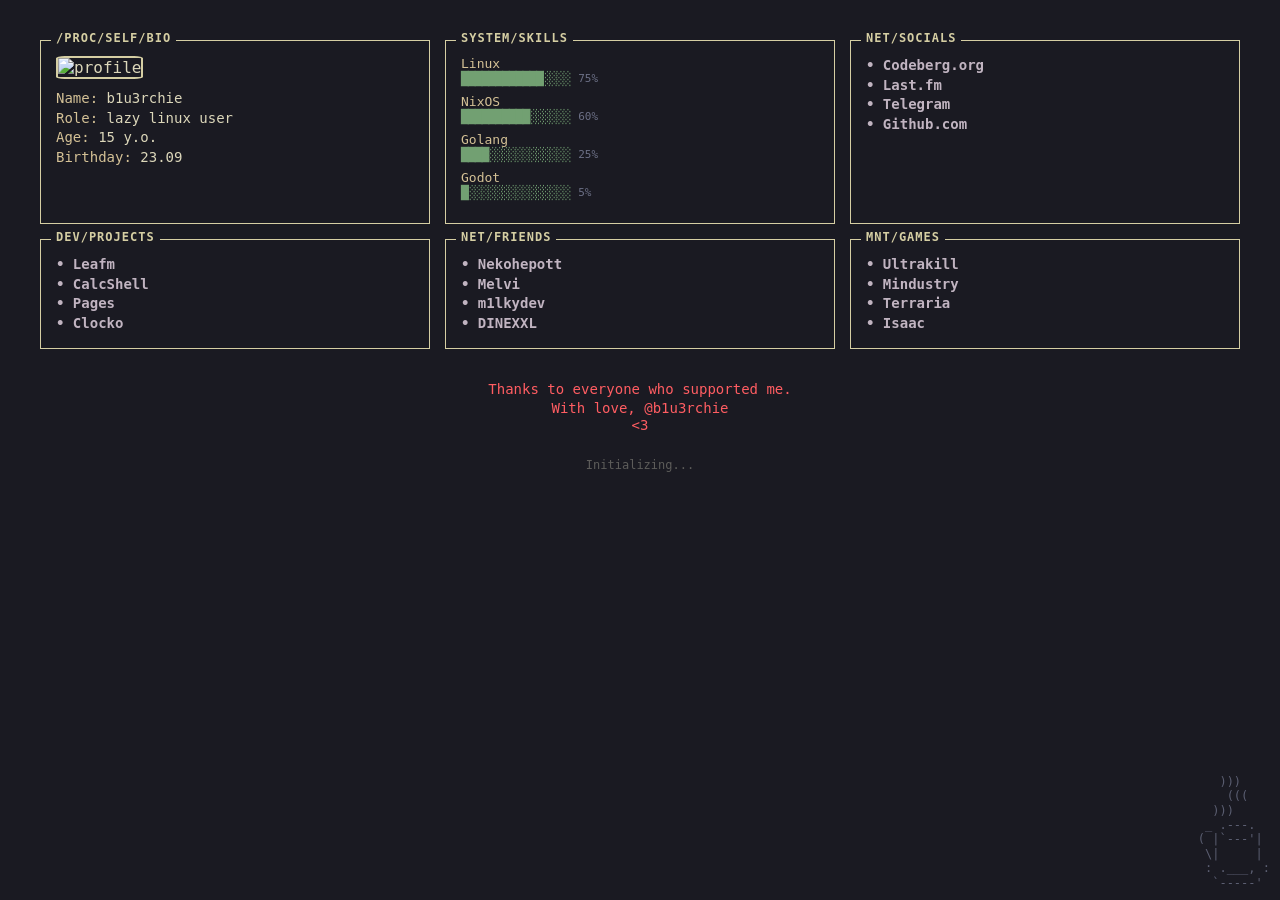
==== index.html @ 6dcc7d4a "idk2" ====
<!DOCTYPE html>
<html lang="en">
<head>
  <meta charset="UTF-8" />
  <meta name="viewport" content="width=device-width, initial-scale=1.0" />
  <meta name="description" content="Personal terminal-style portfolio of b1u3rchie, a Linux enthusiast and NixOS user.">
  <title>x86_64 @ btop</title>
  <link rel="preload" href="MononokiNerdFont-Regular.woff2" as="font" type="font/woff2" crossorigin>
  <link rel="icon" type="image/svg+xml" href="favicon.svg">
  <link rel="stylesheet" href="style.css" />
  <script src="script.js" defer></script>
</head>
<body>
  <main class="ui">
    <div class="dashboard-grid">
      
      <section class="pane">
        <span class="pane-title">/proc/self/bio</span>
        <div class="profile">
          <img src="pfp.webp" alt="profile" class="pfp">
        </div>
        <div class="bio-content">
          <div><span class="highlight">Name:</span> b1u3rchie</div>
          <div><span class="highlight">Role:</span> lazy linux user</div>
          <div><span class="highlight">Age:</span> 15 y.o.</div>
          <div><span class="highlight">Birthday:</span> 23.09</div>
        </div>
      </section>

      <section class="pane">
        <span class="pane-title">system/skills</span>
        <div class="skill-item">
          <div class="highlight">Linux</div>
          <div class="bar-container">
            <span class="bar">████████████░░░░</span>
            <span class="bar-percent">75%</span>
          </div>
        </div>
        <div class="skill-item">
          <div class="highlight">NixOS</div>
          <div class="bar-container">
            <span class="bar">██████████░░░░░░</span>
            <span class="bar-percent">60%</span>
          </div>
        </div>
        <div class="skill-item">
          <div class="highlight">Golang</div>
          <div class="bar-container">
            <span class="bar">████░░░░░░░░░░░░</span>
            <span class="bar-percent">25%</span>
          </div>
        </div>
        <div class="skill-item">
          <div class="highlight">Godot</div>
          <div class="bar-container">
            <span class="bar">█░░░░░░░░░░░░░░░</span>
            <span class="bar-percent">5%</span>
          </div>
        </div>
      </section>

      <section class="pane">
        <span class="pane-title">net/socials</span>
        <div class="bio-content">
          <a class="link" href="https://codeberg.org/b1u3rchie" target="_blank">• Codeberg.org</a> <br>
          <a class="link" href="https://www.last.fm/user/B1u3rchie" target="_blank">• Last.fm</a> <br>
          <a class="link" href="https://t.me/B1u3rchie" target="_blank">• Telegram</a> <br>
          <a class="link" href="https://github.com/b1u3rchie" target="_blank">• Github.com</a> <br>
        </div>
      </section>

      <section class="pane">
        <span class="pane-title">dev/projects</span>
        <div class="bio-content">
          <a class="link" href="https://codeberg.org/larphq/leafm/" target="_blank">• Leafm</a> <br>
          <a class="link" href="https://codeberg.org/b1u3rchie/CalcShell/" target="_blank">• CalcShell</a> <br>
          <a class="link" href="https://codeberg.org/b1u3rchie/pages/" target="_blank">• Pages</a> <br>
          <a class="link" href="https://codeberg.org/b1u3rchie/Clocko/" target="_blank">• Clocko</a> <br>
        </div>
      </section>

      <section class="pane">
        <span class="pane-title">net/friends</span>
        <div class="bio-content">
          <a class="link" href="https://nekohepott.page" target="_blank">• Nekohepott</a> <br>
          <a class="link" href="https://zenisoft.net.ua/" target="_blank">• Melvi</a> <br>
          <a class="link" href="https://themomer.ru/" target="_blank">• m1lkydev</a> <br>
          <a class="link" href="https://dinexxl.codeberg.page/" target="_blank">• DINEXXL</a> <br>
        </div>
      </section>

      <section class="pane">
        <span class="pane-title">mnt/games</span>
        <div class="bio-content">
          <a class="link" href="https://store.steampowered.com/app/1229490/ULTRAKILL/" target="_blank">• Ultrakill</a> <br>
          <a class="link" href="https://store.steampowered.com/app/1127400/Mindustry/" target="_blank">• Mindustry</a> <br>
          <a class="link" href="https://store.steampowered.com/app/105600/Terraria/" target="_blank">• Terraria</a> <br>
          <a class="link" href="https://store.steampowered.com/app/113200/The_Binding_of_Isaac/" target="_blank">• Isaac</a> <br>
        </div>
      </section>

    </div>

    <div class="line" style="margin-top: 30px; text-align: center;">
      <span class="letter">
        Thanks to everyone who supported me. <br>
        With love, @b1u3rchie
      </span>
    </div>

    <div class="letter"  style="text-align: center;">
      <3
    </div>

    <button class="quote-box" aria-live="polite">
      <p id="quote-display">Initializing...</p>
    </button>
  </main>

  <pre class="ascii-mug" aria-hidden="true">
<span class="steam s1">)))</span>
<span class="steam s2">(((</span>
<span class="steam s3">)))</span>
   _ .---.
  ( |`---'|
   \|     |
   : .___, :
    `-----' </pre>

</body>
</html>
---- style.css ----
:root {
  --base: #1a1a22;
  --text: #DCD7BA;
  --subtext: #8a8980;
  --lavender: #b4a7b5;
  --blue: #c1b4c1;
  --green: #72a072;
  --yellow: #d4c196;
  --orange: #fab387;
  --red: #FF5D62;
  --surface0: #181825;
  --overlay0: #6c7086;
  --border: #d5cea3;
}

@font-face {
    font-family: 'MononokiNF';
    src: url('MononokiNerdFont-Regular.woff2') format('woff2'),
         url('MononokiNerdFont-Regular.ttf') format('truetype'); 
    font-display: swap;
}

* {
  box-sizing: border-box;
  margin: 0;
  padding: 0;
  font-family: "MononokiNF", monospace;
}

body {
  background: var(--base);
  color: var(--text);
  min-height: 100vh;
  padding: 20px;
  display: flex;
  flex-direction: column;
  align-items: center;
}


.ui {
  width: 100%;
  max-width: 1200px;
  padding-bottom: 100px;
}

.dashboard-grid {
  display: grid;
  grid-template-columns: repeat(3, 1fr);
  gap: 15px;
  margin-top: 20px;
}

.pane {
  border: 1px solid var(--border);
  padding: 15px;
  position: relative;
}

.pane-title {
  position: absolute;
  top: -10px;
  left: 10px;
  background: var(--base);
  padding: 0 5px;
  font-size: 12px;
  color: var(--border);
  font-weight: bold;
  text-transform: uppercase;
  letter-spacing: 1px;
}

.pfp {
  width: 100px;
  height: 100px;
  object-fit: cover;
  border-radius: 10%;
  border: 2px solid var(--border);
  margin-bottom: 10px;
}

.bio-content {
  font-size: 14px;
  line-height: 1.4;
}

.link {
  color: var(--blue);
  text-decoration: none;
  font-weight: bold;
}

.link:hover {
  text-decoration: underline;
  color: var(--lavender);
}

.special {
  color: var(--subtext);
}

.highlight {
  color: var(--yellow);
}

.skill-item {
  margin-bottom: 8px;
  font-size: 13px;
}

.bar-container {
  display: flex;
  align-items: center;
  gap: 8px;
}

.bar {
  color: var(--green);
  letter-spacing: -1px;
}

.bar-percent {
  color: var(--overlay0);
  font-size: 11px;
}

.prompt {
  color: var(--green); 
  font-weight: bold;
}

.cursor {
  display: inline-block;
  vertical-align: text-bottom;
  color: var(--text);
  animation: blink 1s step-end infinite;
}

.cursor::after {
  content: "_"; 
}

@keyframes blink {
  50% {
    visibility: hidden;
  }
}

.toggle-btn {
  display: none; 
}

.hidden {
  display: block !important; 
}

.letter {
  color: var(--red);
  font-size: 14px;
}

.ascii-mug {
  position: fixed;
  opacity: 0.8;
  bottom: 10px;
  right: 10px;
  font-family: monospace;
  font-size: 12px;
  line-height: 1.2;
  pointer-events: none;
  color: var(--overlay0);
}

.quote-box {
  position: relative; 
  display: block;
  margin: 20px auto;
  opacity: 0.6;
  font-size: 12px;
  z-index: 10;
  background: none;
  border: none;
  color: var(--subtext);
  text-align: center;
  cursor: pointer;
  padding: 5px;
  transition: opacity 0.3s;
}

.quote-box:hover {
  opacity: 1;
}

.steam {
  display: inline-block;
  animation: float 2.5s steps(10) infinite;
}

.s1 { margin-left: 5ch; animation-delay: 0.7s; }
.s2 { margin-left: 6ch; animation-delay: 0.5s; }
.s3 { margin-left: 4ch; animation-delay: 0; }

@keyframes float {
  0%   { transform: translateY(0); opacity: 0.2; }
  50%  { transform: translateY(-6px); opacity: 1; }
  100% { transform: translateY(-12px); opacity: 0; }
}

@media (max-width: 900px) {
  .dashboard-grid { grid-template-columns: repeat(2, 1fr); }
}

@media (max-width: 600px) {
  body { padding: 10px; }
  .dashboard-grid { grid-template-columns: 1fr; }
  .ascii-mug { display: none; }
}
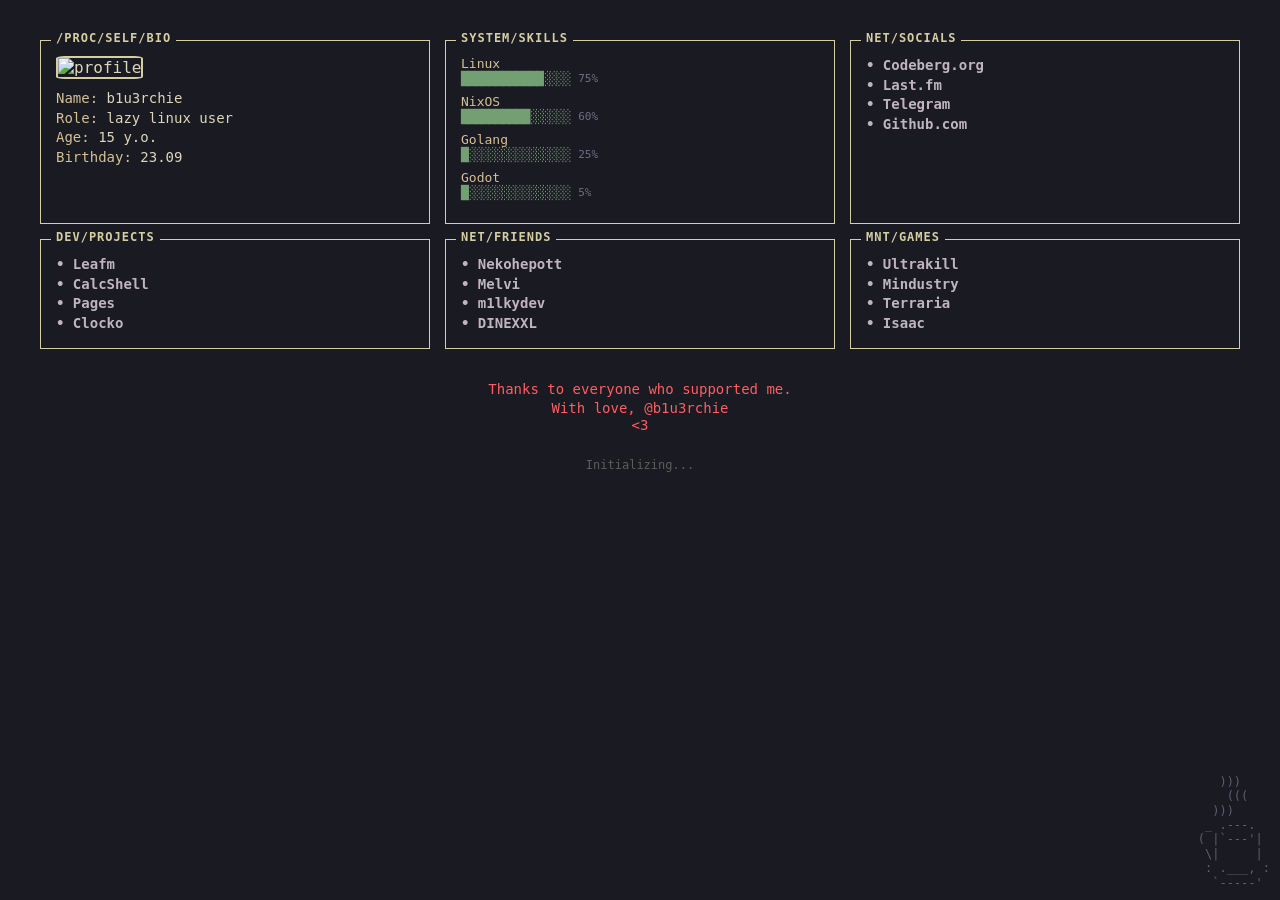
==== commit b18cfe68: "gfys" ====
--- a/index.html
+++ b/index.html
@@ -3,8 +3,8 @@
 <head>
   <meta charset="UTF-8" />
   <meta name="viewport" content="width=device-width, initial-scale=1.0" />
-  <meta name="description" content="Personal terminal-style portfolio of b1u3rchie, a Linux enthusiast and NixOS user.">
-  <title>x86_64 @ btop</title>
+  <meta name="description" content="deleting '/nix/store/lvwga6ivl1d4lnw0zis9ajs0rqx9gp4i-gcc-15.2.0'">
+  <title>x86_64</title>
   <link rel="preload" href="MononokiNerdFont-Regular.woff2" as="font" type="font/woff2" crossorigin>
   <link rel="icon" type="image/svg+xml" href="favicon.svg">
   <link rel="stylesheet" href="style.css" />
@@ -46,7 +46,7 @@
         <div class="skill-item">
           <div class="highlight">Golang</div>
           <div class="bar-container">
-            <span class="bar">████░░░░░░░░░░░░</span>
+            <span class="bar">█░░░░░░░░░░░░░░░</span>
             <span class="bar-percent">25%</span>
           </div>
         </div>
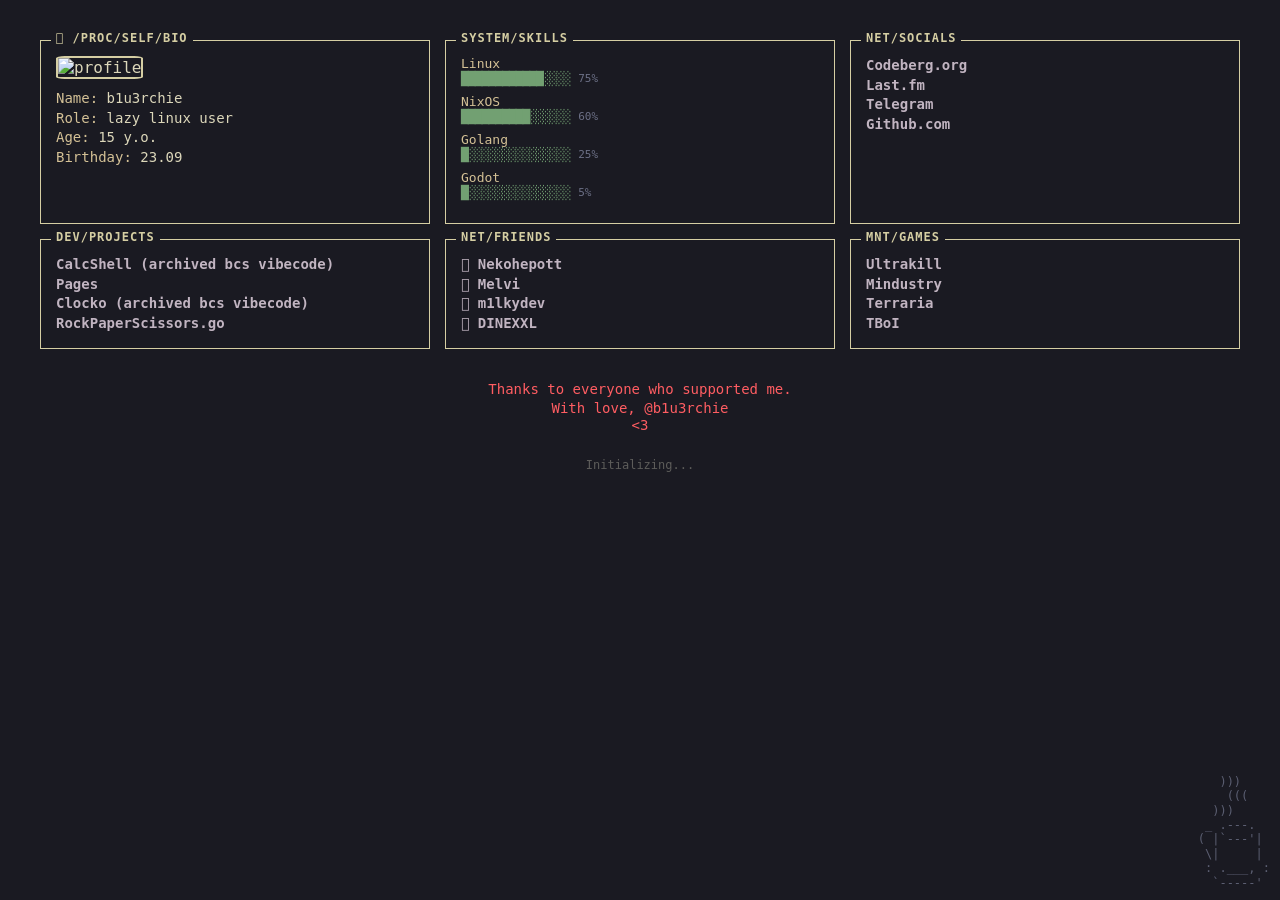
==== commit 1078b5c8: "Rewriten in rust" ====
--- a/index.html
+++ b/index.html
@@ -15,7 +15,7 @@
     <div class="dashboard-grid">
       
       <section class="pane">
-        <span class="pane-title">/proc/self/bio</span>
+        <span class="pane-title">󰫢 /proc/self/bio</span>
         <div class="profile">
           <img src="pfp.webp" alt="profile" class="pfp">
         </div>
@@ -62,40 +62,40 @@
       <section class="pane">
         <span class="pane-title">net/socials</span>
         <div class="bio-content">
-          <a class="link" href="https://codeberg.org/b1u3rchie" target="_blank">• Codeberg.org</a> <br>
-          <a class="link" href="https://www.last.fm/user/B1u3rchie" target="_blank">• Last.fm</a> <br>
-          <a class="link" href="https://t.me/B1u3rchie" target="_blank">• Telegram</a> <br>
-          <a class="link" href="https://github.com/b1u3rchie" target="_blank">• Github.com</a> <br>
+          <a class="link" href="https://codeberg.org/b1u3rchie" target="_blank"> Codeberg.org</a> <br>
+          <a class="link" href="https://www.last.fm/user/B1u3rchie" target="_blank"> Last.fm</a> <br>
+          <a class="link" href="https://t.me/B1u3rchie" target="_blank"> Telegram</a> <br>
+          <a class="link" href="https://github.com/b1u3rchie" target="_blank"> Github.com</a> <br>
         </div>
       </section>
 
       <section class="pane">
         <span class="pane-title">dev/projects</span>
         <div class="bio-content">
-          <a class="link" href="https://codeberg.org/larphq/leafm/" target="_blank">• Leafm</a> <br>
-          <a class="link" href="https://codeberg.org/b1u3rchie/CalcShell/" target="_blank">• CalcShell</a> <br>
-          <a class="link" href="https://codeberg.org/b1u3rchie/pages/" target="_blank">• Pages</a> <br>
-          <a class="link" href="https://codeberg.org/b1u3rchie/Clocko/" target="_blank">• Clocko</a> <br>
+          <a class="link" href="https://codeberg.org/b1u3rchie/CalcShell/" target="_blank"> CalcShell (archived bcs vibecode)</a> <br>
+          <a class="link" href="https://codeberg.org/b1u3rchie/pages/" target="_blank">Pages</a> <br>
+          <a class="link" href="https://codeberg.org/b1u3rchie/Clocko/" target="_blank">Clocko (archived bcs vibecode)</a> <br>
+          <a class="link" href="https://codeberg.org/b1u3rchie/RockPaperScissors.go" target="_blank">RockPaperScissors.go</a> <br>
         </div>
       </section>
 
       <section class="pane">
         <span class="pane-title">net/friends</span>
         <div class="bio-content">
-          <a class="link" href="https://nekohepott.page" target="_blank">• Nekohepott</a> <br>
-          <a class="link" href="https://zenisoft.net.ua/" target="_blank">• Melvi</a> <br>
-          <a class="link" href="https://themomer.ru/" target="_blank">• m1lkydev</a> <br>
-          <a class="link" href="https://dinexxl.codeberg.page/" target="_blank">• DINEXXL</a> <br>
+          <a class="link" href="https://nekohepott.page" target="_blank"> Nekohepott</a> <br>
+          <a class="link" href="https://zenisoft.net.ua/" target="_blank">  Melvi</a> <br>
+          <a class="link" href="https://themomer.ru/" target="_blank"> m1lkydev</a> <br>
+          <a class="link" href="https://dinexxl.codeberg.page/" target="_blank"> DINEXXL</a> <br>
         </div>
       </section>
 
       <section class="pane">
         <span class="pane-title">mnt/games</span>
         <div class="bio-content">
-          <a class="link" href="https://store.steampowered.com/app/1229490/ULTRAKILL/" target="_blank">• Ultrakill</a> <br>
-          <a class="link" href="https://store.steampowered.com/app/1127400/Mindustry/" target="_blank">• Mindustry</a> <br>
-          <a class="link" href="https://store.steampowered.com/app/105600/Terraria/" target="_blank">• Terraria</a> <br>
-          <a class="link" href="https://store.steampowered.com/app/113200/The_Binding_of_Isaac/" target="_blank">• Isaac</a> <br>
+          <a class="link" href="https://store.steampowered.com/app/1229490/ULTRAKILL/" target="_blank">Ultrakill</a> <br>
+          <a class="link" href="https://store.steampowered.com/app/1127400/Mindustry/" target="_blank">Mindustry</a> <br>
+          <a class="link" href="https://store.steampowered.com/app/105600/Terraria/" target="_blank">Terraria</a> <br>
+          <a class="link" href="https://store.steampowered.com/app/113200/The_Binding_of_Isaac/" target="_blank">TBoI</a> <br>
         </div>
       </section>
 
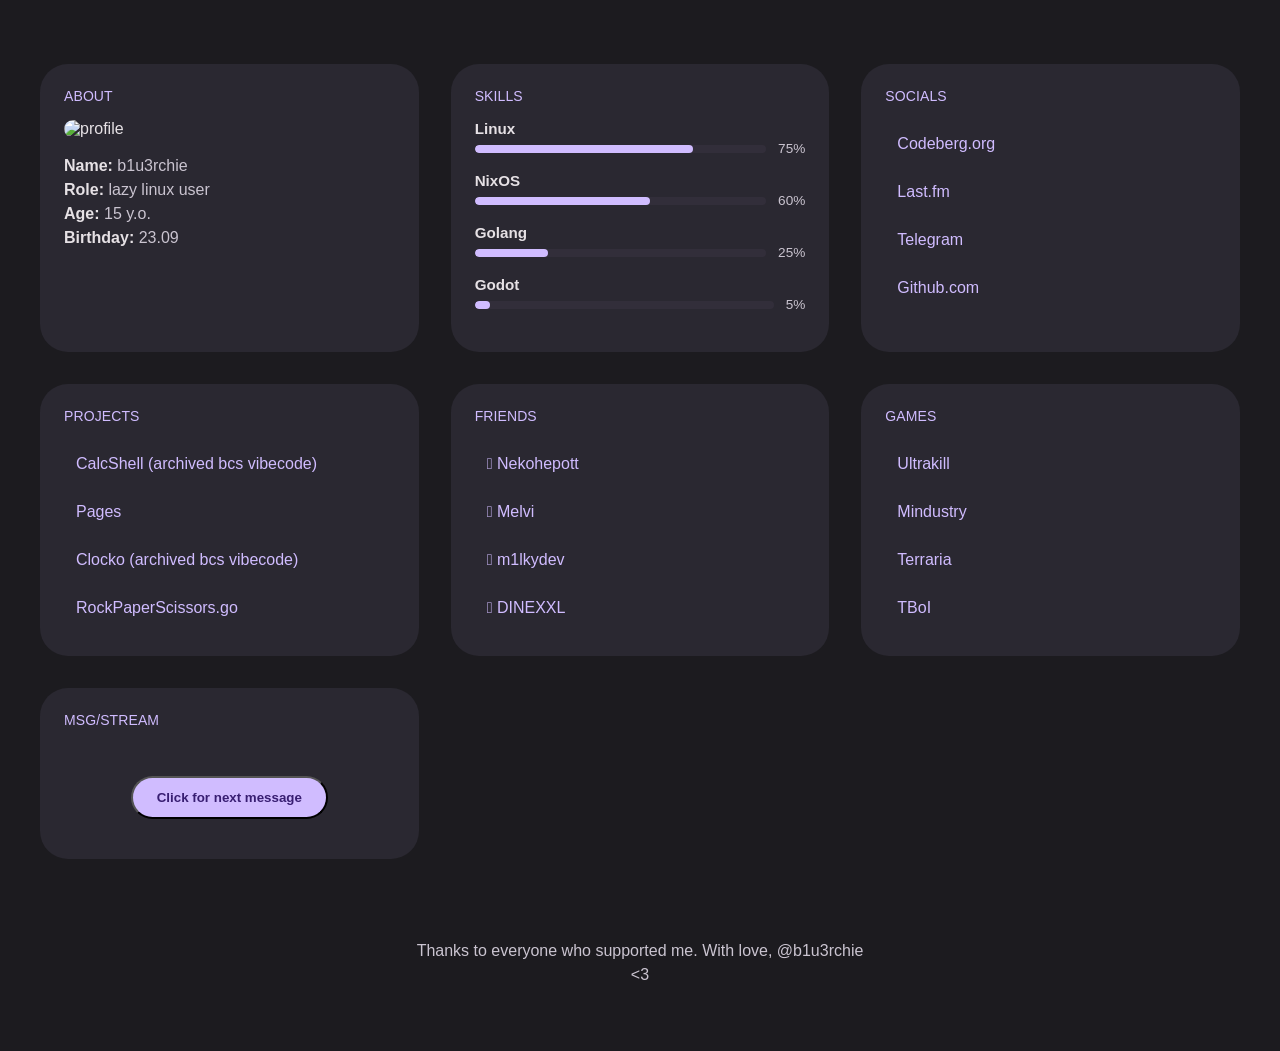
==== commit 2eb7fa61: "Rewriten in md3 style" ====
--- a/index.html
+++ b/index.html
@@ -15,7 +15,7 @@
     <div class="dashboard-grid">
       
       <section class="pane">
-        <span class="pane-title">󰫢 /proc/self/bio</span>
+        <span class="pane-title">About</span>
         <div class="profile">
           <img src="pfp.webp" alt="profile" class="pfp">
         </div>
@@ -28,39 +28,39 @@
       </section>
 
       <section class="pane">
-        <span class="pane-title">system/skills</span>
+        <span class="pane-title">Skills</span>
         <div class="skill-item">
           <div class="highlight">Linux</div>
           <div class="bar-container">
-            <span class="bar">████████████░░░░</span>
+            <span class="bar"></span>
             <span class="bar-percent">75%</span>
           </div>
         </div>
         <div class="skill-item">
           <div class="highlight">NixOS</div>
           <div class="bar-container">
-            <span class="bar">██████████░░░░░░</span>
+            <span class="bar"></span>
             <span class="bar-percent">60%</span>
           </div>
         </div>
         <div class="skill-item">
           <div class="highlight">Golang</div>
           <div class="bar-container">
-            <span class="bar">█░░░░░░░░░░░░░░░</span>
+            <span class="bar"></span>
             <span class="bar-percent">25%</span>
           </div>
         </div>
         <div class="skill-item">
           <div class="highlight">Godot</div>
           <div class="bar-container">
-            <span class="bar">█░░░░░░░░░░░░░░░</span>
+            <span class="bar"></span>
             <span class="bar-percent">5%</span>
           </div>
         </div>
       </section>
 
       <section class="pane">
-        <span class="pane-title">net/socials</span>
+        <span class="pane-title">Socials</span>
         <div class="bio-content">
           <a class="link" href="https://codeberg.org/b1u3rchie" target="_blank"> Codeberg.org</a> <br>
           <a class="link" href="https://www.last.fm/user/B1u3rchie" target="_blank"> Last.fm</a> <br>
@@ -70,7 +70,7 @@
       </section>
 
       <section class="pane">
-        <span class="pane-title">dev/projects</span>
+        <span class="pane-title">Projects</span>
         <div class="bio-content">
           <a class="link" href="https://codeberg.org/b1u3rchie/CalcShell/" target="_blank"> CalcShell (archived bcs vibecode)</a> <br>
           <a class="link" href="https://codeberg.org/b1u3rchie/pages/" target="_blank">Pages</a> <br>
@@ -80,7 +80,7 @@
       </section>
 
       <section class="pane">
-        <span class="pane-title">net/friends</span>
+        <span class="pane-title">Friends</span>
         <div class="bio-content">
           <a class="link" href="https://nekohepott.page" target="_blank"> Nekohepott</a> <br>
           <a class="link" href="https://zenisoft.net.ua/" target="_blank">  Melvi</a> <br>
@@ -90,7 +90,7 @@
       </section>
 
       <section class="pane">
-        <span class="pane-title">mnt/games</span>
+        <span class="pane-title">Games</span>
         <div class="bio-content">
           <a class="link" href="https://store.steampowered.com/app/1229490/ULTRAKILL/" target="_blank">Ultrakill</a> <br>
           <a class="link" href="https://store.steampowered.com/app/1127400/Mindustry/" target="_blank">Mindustry</a> <br>
@@ -99,33 +99,24 @@
         </div>
       </section>
 
+      <section class="pane">
+        <span class="pane-title">msg/stream</span>
+        <div class="chat-container">
+          <div id="message-stream"></div>
+          <button class="quote-box" aria-live="polite" onclick="showRandomQuote()">
+            Click for next message
+          </button>
+        </div>
+      </section>
+
     </div>
-
-    <div class="line" style="margin-top: 30px; text-align: center;">
-      <span class="letter">
-        Thanks to everyone who supported me. <br>
-        With love, @b1u3rchie
-      </span>
-    </div>
-
-    <div class="letter"  style="text-align: center;">
-      <3
-    </div>
-
-    <button class="quote-box" aria-live="polite">
-      <p id="quote-display">Initializing...</p>
-    </button>
   </main>
 
-  <pre class="ascii-mug" aria-hidden="true">
-<span class="steam s1">)))</span>
-<span class="steam s2">(((</span>
-<span class="steam s3">)))</span>
-   _ .---.
-  ( |`---'|
-   \|     |
-   : .___, :
-    `-----' </pre>
-
+  <footer>
+    <div class="letter">
+      <p>Thanks to everyone who supported me. With love, @b1u3rchie</p>
+      <p>&lt;3</p>
+    </div>
+  </footer>
 </body>
 </html>
--- a/style.css
+++ b/style.css
@@ -1,218 +1,204 @@
 :root {
-  --base: #1a1a22;
-  --text: #DCD7BA;
-  --subtext: #8a8980;
-  --lavender: #b4a7b5;
-  --blue: #c1b4c1;
-  --green: #72a072;
-  --yellow: #d4c196;
-  --orange: #fab387;
-  --red: #FF5D62;
-  --surface0: #181825;
-  --overlay0: #6c7086;
-  --border: #d5cea3;
-}
-
-@font-face {
-    font-family: 'MononokiNF';
-    src: url('MononokiNerdFont-Regular.woff2') format('woff2'),
-         url('MononokiNerdFont-Regular.ttf') format('truetype'); 
-    font-display: swap;
+  /* M3 Dynamic/Expressive Palette (Dark) */
+  --md-sys-color-primary: #d0bcff;
+  --md-sys-color-on-primary: #381e72;
+  --md-sys-color-surface: #1c1b1f;
+  --md-sys-color-surface-variant: #49454f;
+  --md-sys-color-on-surface: #e6e1e5;
+  --md-sys-color-on-surface-variant: #cac4d0;
+  --md-sys-color-outline: #938f99;
+  
+  --base: #1c1b1f;
+  --text: #e6e1e5;
+  --subtext: #cac4d0;
+  --primary: var(--md-sys-color-primary);
+  
+  /* Tonal Surface Mapping */
+  --surface-container: color-mix(in srgb, var(--md-sys-color-primary) 8%, var(--md-sys-color-surface));
+  --surface-container-high: color-mix(in srgb, var(--md-sys-color-primary) 12%, var(--md-sys-color-surface));
 }
 
 * {
   box-sizing: border-box;
   margin: 0;
   padding: 0;
-  font-family: "MononokiNF", monospace;
+  font-family: 'Google Sans Flex', 'Google Sans', 'Roboto', 'Helvetica', 'Arial', sans-serif;
 }
 
 body {
   background: var(--base);
   color: var(--text);
   min-height: 100vh;
-  padding: 20px;
+  padding: 32px;
   display: flex;
   flex-direction: column;
   align-items: center;
 }
-
 
 .ui {
   width: 100%;
   max-width: 1200px;
-  padding-bottom: 100px;
 }
 
 .dashboard-grid {
   display: grid;
-  grid-template-columns: repeat(3, 1fr);
-  gap: 15px;
-  margin-top: 20px;
+  grid-template-columns: repeat(auto-fit, minmax(320px, 1fr));
+  gap: 32px;
+  margin-top: 32px;
 }
 
 .pane {
-  border: 1px solid var(--border);
-  padding: 15px;
-  position: relative;
+  background: var(--surface-container);
+  border-radius: 28px;
+  padding: 24px;
+  border: none;
 }
 
 .pane-title {
-  position: absolute;
-  top: -10px;
-  left: 10px;
-  background: var(--base);
-  padding: 0 5px;
-  font-size: 12px;
-  color: var(--border);
-  font-weight: bold;
+  display: block;
+  font-size: 0.875rem; /* Title Small */
+  font-weight: 500;
+  letter-spacing: 0.1px;
+  color: var(--primary);
   text-transform: uppercase;
-  letter-spacing: 1px;
+  margin-bottom: 16px;
 }
 
 .pfp {
   width: 100px;
   height: 100px;
   object-fit: cover;
-  border-radius: 10%;
-  border: 2px solid var(--border);
-  margin-bottom: 10px;
+  border-radius: 20px;
+  margin-bottom: 16px;
 }
 
 .bio-content {
-  font-size: 14px;
-  line-height: 1.4;
+  font-size: 1rem; /* Body Large */
+  line-height: 1.5;
+  color: var(--subtext);
 }
 
 .link {
-  color: var(--blue);
+  color: var(--primary);
   text-decoration: none;
-  font-weight: bold;
+  font-weight: 500;
+  display: inline-flex;
+  align-items: center;
+  min-height: 48px;
+  padding: 0 12px;
+  border-radius: 8px;
+  transition: background 0.2s;
 }
 
 .link:hover {
-  text-decoration: underline;
-  color: var(--lavender);
-}
-
-.special {
+  background: var(--surface-container-high);
+  border-radius: 12px;
+}
+
+.link:focus-visible {
+  outline: 2px solid var(--primary);
+}
+
+.highlight {
+  color: var(--text);
+  font-weight: 600;
+}
+
+.skill-item {
+  margin-bottom: 16px;
+  font-size: 0.95rem;
+}
+
+.bar-container {
+  display: flex;
+  align-items: center;
+  gap: 12px;
+  margin-top: 4px;
+}
+
+.bar {
+  flex-grow: 1;
+  height: 8px;
+  background: var(--surface-container-high);
+  border-radius: 4px;
+  overflow: hidden;
+  position: relative;
+}
+
+.bar::after {
+  content: "";
+  position: absolute;
+  height: 100%;
+  background: var(--primary);
+  border-radius: 4px;
+}
+
+.skill-item:nth-child(2) .bar::after { width: 75%; }
+.skill-item:nth-child(3) .bar::after { width: 60%; }
+.skill-item:nth-child(4) .bar::after { width: 25%; }
+.skill-item:nth-child(5) .bar::after { width: 5%; }
+
+.bar-percent {
   color: var(--subtext);
-}
-
-.highlight {
-  color: var(--yellow);
-}
-
-.skill-item {
-  margin-bottom: 8px;
-  font-size: 13px;
-}
-
-.bar-container {
-  display: flex;
-  align-items: center;
-  gap: 8px;
-}
-
-.bar {
-  color: var(--green);
-  letter-spacing: -1px;
-}
-
-.bar-percent {
-  color: var(--overlay0);
-  font-size: 11px;
-}
-
-.prompt {
-  color: var(--green); 
-  font-weight: bold;
-}
-
-.cursor {
-  display: inline-block;
-  vertical-align: text-bottom;
-  color: var(--text);
-  animation: blink 1s step-end infinite;
-}
-
-.cursor::after {
-  content: "_"; 
-}
-
-@keyframes blink {
-  50% {
-    visibility: hidden;
-  }
-}
-
-.toggle-btn {
-  display: none; 
-}
-
-.hidden {
-  display: block !important; 
+  font-size: 0.85rem;
+  font-weight: 500;
+}
+
+.chat-container {
+  max-width: 100%;
+  margin: 0 auto;
+  display: flex;
+  flex-direction: column;
+  gap: 16px;
+}
+
+#message-stream {
+  display: flex;
+  flex-direction: column;
+  gap: 12px;
+  max-height: 350px;
+  overflow-y: hidden;
+  mask-image: linear-gradient(to bottom, transparent 0%, black 20%);
+}
+
+.message-bubble {
+  background: var(--surface-container-high);
+  padding: 12px 16px;
+  border-radius: 20px 20px 20px 4px;
+  align-self: flex-start;
+  max-width: 80%;
+  animation: slideIn 0.3s ease-out;
+}
+
+@keyframes slideIn {
+  from { opacity: 0; transform: translateY(10px); }
+  to { opacity: 1; transform: translateY(0); }
+}
+
+.quote-box {
+  margin: 16px auto;
+  padding: 12px 24px;
+  background: var(--primary);
+  color: var(--md-sys-color-on-primary);
+  border-radius: 24px;
+  font-weight: 600;
+  cursor: pointer;
+}
+
+/* Removed spinner */
+
+footer {
+  margin-top: 48px;
+  padding: 32px;
+  text-align: center;
+  color: var(--subtext);
 }
 
 .letter {
-  color: var(--red);
-  font-size: 14px;
-}
-
-.ascii-mug {
-  position: fixed;
-  opacity: 0.8;
-  bottom: 10px;
-  right: 10px;
-  font-family: monospace;
-  font-size: 12px;
-  line-height: 1.2;
-  pointer-events: none;
-  color: var(--overlay0);
-}
-
-.quote-box {
-  position: relative; 
-  display: block;
-  margin: 20px auto;
-  opacity: 0.6;
-  font-size: 12px;
-  z-index: 10;
-  background: none;
-  border: none;
-  color: var(--subtext);
-  text-align: center;
-  cursor: pointer;
-  padding: 5px;
-  transition: opacity 0.3s;
-}
-
-.quote-box:hover {
-  opacity: 1;
-}
-
-.steam {
-  display: inline-block;
-  animation: float 2.5s steps(10) infinite;
-}
-
-.s1 { margin-left: 5ch; animation-delay: 0.7s; }
-.s2 { margin-left: 6ch; animation-delay: 0.5s; }
-.s3 { margin-left: 4ch; animation-delay: 0; }
-
-@keyframes float {
-  0%   { transform: translateY(0); opacity: 0.2; }
-  50%  { transform: translateY(-6px); opacity: 1; }
-  100% { transform: translateY(-12px); opacity: 0; }
-}
-
-@media (max-width: 900px) {
-  .dashboard-grid { grid-template-columns: repeat(2, 1fr); }
+  font-size: 1rem;
+  line-height: 1.5;
 }
 
 @media (max-width: 600px) {
-  body { padding: 10px; }
-  .dashboard-grid { grid-template-columns: 1fr; }
-  .ascii-mug { display: none; }
-}
-
+  body { padding: 16px; }
+}
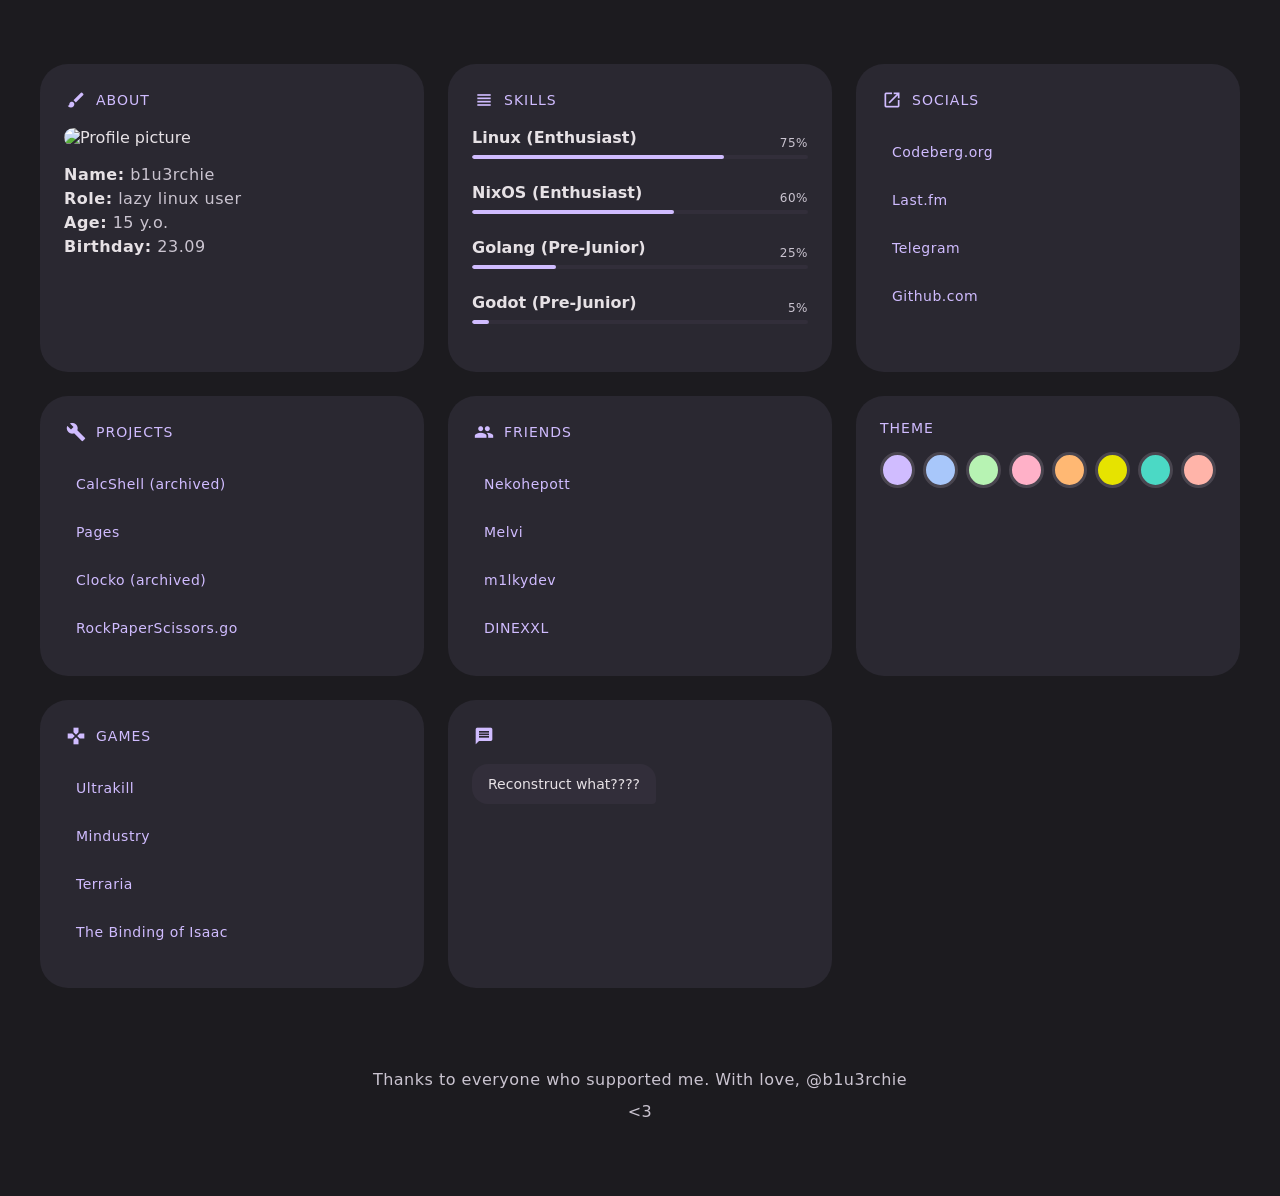
==== commit 22790a42: "Merge pull request - Updated skills to be more understandable on professional level - Fixed the bar " ====
--- a/index.html
+++ b/index.html
@@ -3,9 +3,10 @@
 <head>
   <meta charset="UTF-8" />
   <meta name="viewport" content="width=device-width, initial-scale=1.0" />
-  <meta name="description" content="deleting '/nix/store/lvwga6ivl1d4lnw0zis9ajs0rqx9gp4i-gcc-15.2.0'">
-  <title>x86_64</title>
-  <link rel="preload" href="MononokiNerdFont-Regular.woff2" as="font" type="font/woff2" crossorigin>
+  <meta name="description" content="Personal portfolio - lazy linux user, programmer, and enthusiast">
+  <title>b1u3rchie - Portfolio</title>
+<link href="https://fonts.googleapis.com/css2?family=Material+Icons"
+	      rel="stylesheet">
   <link rel="icon" type="image/svg+xml" href="favicon.svg">
   <link rel="stylesheet" href="style.css" />
   <script src="script.js" defer></script>
@@ -15,11 +16,11 @@
     <div class="dashboard-grid">
       
       <section class="pane">
-        <span class="pane-title">About</span>
+        <span class="pane-title label-large"><span class="material-icons">brush</span>About</span>
         <div class="profile">
-          <img src="pfp.webp" alt="profile" class="pfp">
+          <img src="pfp.webp" alt="Profile picture" class="pfp">
         </div>
-        <div class="bio-content">
+        <div class="bio-content body-large">
           <div><span class="highlight">Name:</span> b1u3rchie</div>
           <div><span class="highlight">Role:</span> lazy linux user</div>
           <div><span class="highlight">Age:</span> 15 y.o.</div>
@@ -28,84 +29,100 @@
       </section>
 
       <section class="pane">
-        <span class="pane-title">Skills</span>
+        <span class="pane-title label-large"><span class="material-icons">view_headline</span>Skills</span>
         <div class="skill-item">
-          <div class="highlight">Linux</div>
+          <div class="highlight">Linux (Enthusiast)</div>
           <div class="bar-container">
             <span class="bar"></span>
-            <span class="bar-percent">75%</span>
+            <span class="bar-percent label-medium">75%</span>
           </div>
         </div>
         <div class="skill-item">
-          <div class="highlight">NixOS</div>
+          <div class="highlight">NixOS (Enthusiast)</div>
           <div class="bar-container">
             <span class="bar"></span>
-            <span class="bar-percent">60%</span>
+            <span class="bar-percent label-medium">60%</span>
           </div>
         </div>
         <div class="skill-item">
-          <div class="highlight">Golang</div>
+          <div class="highlight">Golang (Pre-Junior)</div>
           <div class="bar-container">
             <span class="bar"></span>
-            <span class="bar-percent">25%</span>
+            <span class="bar-percent label-medium">25%</span>
           </div>
         </div>
         <div class="skill-item">
-          <div class="highlight">Godot</div>
+          <div class="highlight">Godot (Pre-Junior)</div>
           <div class="bar-container">
             <span class="bar"></span>
-            <span class="bar-percent">5%</span>
+            <span class="bar-percent label-medium">5%</span>
           </div>
         </div>
       </section>
 
+      <!-- Socials Card -->
       <section class="pane">
-        <span class="pane-title">Socials</span>
-        <div class="bio-content">
-          <a class="link" href="https://codeberg.org/b1u3rchie" target="_blank"> Codeberg.org</a> <br>
-          <a class="link" href="https://www.last.fm/user/B1u3rchie" target="_blank"> Last.fm</a> <br>
-          <a class="link" href="https://t.me/B1u3rchie" target="_blank"> Telegram</a> <br>
-          <a class="link" href="https://github.com/b1u3rchie" target="_blank"> Github.com</a> <br>
+        <span class="pane-title label-large"><span class="material-icons">open_in_new</span>  Socials</span>
+        <div class="bio-content body-large">
+          <a class="link" href="https://codeberg.org/b1u3rchie" target="_blank">Codeberg.org</a> <br>
+          <a class="link" href="https://www.last.fm/user/B1u3rchie" target="_blank">Last.fm</a> <br>
+          <a class="link" href="https://t.me/B1u3rchie" target="_blank">Telegram</a> <br>
+          <a class="link" href="https://github.com/b1u3rchie" target="_blank">Github.com</a>
+        </div>
+      </section>
+
+      <!-- Projects Card -->
+      <section class="pane">
+        <span class="pane-title label-large"><span class="material-icons">build</span>  Projects</span>
+        <div class="bio-content body-large">
+          <a class="link" href="https://codeberg.org/b1u3rchie/CalcShell/" target="_blank">CalcShell (archived)</a> <br>
+          <a class="link" href="https://codeberg.org/b1u3rchie/pages/" target="_blank">Pages</a> <br>
+          <a class="link" href="https://codeberg.org/b1u3rchie/Clocko/" target="_blank">Clocko (archived)</a> <br>
+          <a class="link" href="https://codeberg.org/b1u3rchie/RockPaperScissors.go" target="_blank">RockPaperScissors.go</a>
+        </div>
+      </section>
+
+      <!-- Friends Card -->
+      <section class="pane">
+        <span class="pane-title label-large"><span class="material-icons">people</span>Friends</span>
+        <div class="bio-content body-large">
+          <a class="link" href="https://nekohepott.page" target="_blank">Nekohepott</a> <br>
+          <a class="link" href="https://zenisoft.net.ua/" target="_blank">Melvi</a> <br>
+          <a class="link" href="https://themomer.ru/" target="_blank">m1lkydev</a> <br>
+          <a class="link" href="https://dinexxl.codeberg.page/" target="_blank">DINEXXL</a>
         </div>
       </section>
 
       <section class="pane">
-        <span class="pane-title">Projects</span>
-        <div class="bio-content">
-          <a class="link" href="https://codeberg.org/b1u3rchie/CalcShell/" target="_blank"> CalcShell (archived bcs vibecode)</a> <br>
-          <a class="link" href="https://codeberg.org/b1u3rchie/pages/" target="_blank">Pages</a> <br>
-          <a class="link" href="https://codeberg.org/b1u3rchie/Clocko/" target="_blank">Clocko (archived bcs vibecode)</a> <br>
-          <a class="link" href="https://codeberg.org/b1u3rchie/RockPaperScissors.go" target="_blank">RockPaperScissors.go</a> <br>
+        <span class="pane-title">Theme</span>
+        <div class="theme-switcher">
+          <button class="theme-btn" onclick="setTheme('')" style="background:#d0bcff" aria-label="Purple"></button>
+          <button class="theme-btn" onclick="setTheme('theme-blue')" style="background:#a8c7fa" aria-label="Blue"></button>
+          <button class="theme-btn" onclick="setTheme('theme-green')" style="background:#b7f3b3" aria-label="Green"></button>
+          <button class="theme-btn" onclick="setTheme('theme-pink')" style="background:#ffb1c8" aria-label="Pink"></button>
+          <button class="theme-btn" onclick="setTheme('theme-orange')" style="background:#ffb873" aria-label="Orange"></button>
+          <button class="theme-btn" onclick="setTheme('theme-yellow')" style="background:#e6e300" aria-label="Yellow"></button>
+          <button class="theme-btn" onclick="setTheme('theme-teal')" style="background:#4bd9c5" aria-label="Teal"></button>
+          <button class="theme-btn" onclick="setTheme('theme-red')" style="background:#ffb4a9" aria-label="Red"></button>
         </div>
       </section>
 
+      <!-- Games Card -->
       <section class="pane">
-        <span class="pane-title">Friends</span>
-        <div class="bio-content">
-          <a class="link" href="https://nekohepott.page" target="_blank"> Nekohepott</a> <br>
-          <a class="link" href="https://zenisoft.net.ua/" target="_blank">  Melvi</a> <br>
-          <a class="link" href="https://themomer.ru/" target="_blank"> m1lkydev</a> <br>
-          <a class="link" href="https://dinexxl.codeberg.page/" target="_blank"> DINEXXL</a> <br>
+        <span class="pane-title label-large"><span class="material-icons">games</span>Games</span>
+        <div class="bio-content body-large">
+          <a class="link" href="https://store.steampowered.com/app/1229490/ULTRAKILL/" target="_blank">Ultrakill</a> <br>
+          <a class="link" href="https://store.steampowered.com/app/1127400/Mindustry/" target="_blank">Mindustry</a> <br>
+          <a class="link" href="https://store.steampowered.com/app/105600/Terraria/" target="_blank">Terraria</a> <br>
+          <a class="link" href="https://store.steampowered.com/app/113200/The_Binding_of_Isaac/" target="_blank">The Binding of Isaac</a>
         </div>
       </section>
 
+      <!-- Message Stream Card -->
       <section class="pane">
-        <span class="pane-title">Games</span>
-        <div class="bio-content">
-          <a class="link" href="https://store.steampowered.com/app/1229490/ULTRAKILL/" target="_blank">Ultrakill</a> <br>
-          <a class="link" href="https://store.steampowered.com/app/1127400/Mindustry/" target="_blank">Mindustry</a> <br>
-          <a class="link" href="https://store.steampowered.com/app/105600/Terraria/" target="_blank">Terraria</a> <br>
-          <a class="link" href="https://store.steampowered.com/app/113200/The_Binding_of_Isaac/" target="_blank">TBoI</a> <br>
-        </div>
-      </section>
-
-      <section class="pane">
-        <span class="pane-title">msg/stream</span>
+        <span class="pane-title label-large"><span class="material-icons">message</span>  </span>
         <div class="chat-container">
           <div id="message-stream"></div>
-          <button class="quote-box" aria-live="polite" onclick="showRandomQuote()">
-            Click for next message
-          </button>
         </div>
       </section>
 
@@ -113,7 +130,7 @@
   </main>
 
   <footer>
-    <div class="letter">
+    <div class="letter body-large">
       <p>Thanks to everyone who supported me. With love, @b1u3rchie</p>
       <p>&lt;3</p>
     </div>
--- a/style.css
+++ b/style.css
@@ -2,27 +2,252 @@
   /* M3 Dynamic/Expressive Palette (Dark) */
   --md-sys-color-primary: #d0bcff;
   --md-sys-color-on-primary: #381e72;
+  --md-sys-color-primary-container: #4f378b;
+  --md-sys-color-on-primary-container: #eaddff;
+  
+  --md-sys-color-secondary: #ccc2dc;
+  --md-sys-color-on-secondary: #332d41;
+  --md-sys-color-secondary-container: #4a4458;
+  --md-sys-color-on-secondary-container: #e8def8;
+  
+  --md-sys-color-tertiary: #b6f3fd;
+  --md-sys-color-on-tertiary: #00363f;
+  --md-sys-color-tertiary-container: #004d5c;
+  --md-sys-color-on-tertiary-container: #b6f3fd;
+  
   --md-sys-color-surface: #1c1b1f;
+  --md-sys-color-on-surface: #e6e1e5;
   --md-sys-color-surface-variant: #49454f;
-  --md-sys-color-on-surface: #e6e1e5;
   --md-sys-color-on-surface-variant: #cac4d0;
   --md-sys-color-outline: #938f99;
+  --md-sys-color-outline-variant: #49454f;
+  
+  --md-sys-color-error: #f2b8b5;
+  --md-sys-color-on-error: #601410;
   
   --base: #1c1b1f;
   --text: #e6e1e5;
   --subtext: #cac4d0;
   --primary: var(--md-sys-color-primary);
   
-  /* Tonal Surface Mapping */
+  /* Elevation - Tonal Overlays (M3 way) */
+  --surface-container-lowest: var(--md-sys-color-surface);
+  --surface-container-low: color-mix(in srgb, var(--md-sys-color-primary) 4%, var(--md-sys-color-surface));
   --surface-container: color-mix(in srgb, var(--md-sys-color-primary) 8%, var(--md-sys-color-surface));
   --surface-container-high: color-mix(in srgb, var(--md-sys-color-primary) 12%, var(--md-sys-color-surface));
+  --surface-container-highest: color-mix(in srgb, var(--md-sys-color-primary) 16%, var(--md-sys-color-surface));
+  
+  /* M3 Typography Scale */
+  --font-family-brand: 'Google Sans Flex', 'Google Sans', 'Roboto', system-ui, sans-serif;
+  --font-family-plain: 'Roboto', system-ui, sans-serif;
+  
+  /* Display (56px, 64px line, -0.25px) */
+  --md-sys-typescale-display-large-size: 3.5rem;
+  --md-sys-typescale-display-large-line-height: 4rem;
+  --md-sys-typescale-display-large-weight: 400;
+  --md-sys-typescale-display-large-tracking: -0.015625rem;
+  
+  --md-sys-typescale-display-medium-size: 2.8rem;
+  --md-sys-typescale-display-medium-line-height: 3.36rem;
+  --md-sys-typescale-display-medium-weight: 400;
+  
+  --md-sys-typescale-display-small-size: 2.25rem;
+  --md-sys-typescale-display-small-line-height: 2.75rem;
+  --md-sys-typescale-display-small-weight: 400;
+  
+  /* Headline (32px, 40px line, 0px) */
+  --md-sys-typescale-headline-large-size: 2rem;
+  --md-sys-typescale-headline-large-line-height: 2.5rem;
+  --md-sys-typescale-headline-large-weight: 400;
+  
+  --md-sys-typescale-headline-medium-size: 1.75rem;
+  --md-sys-typescale-headline-medium-line-height: 2.25rem;
+  --md-sys-typescale-headline-medium-weight: 500;
+  
+  --md-sys-typescale-headline-small-size: 1.5rem;
+  --md-sys-typescale-headline-small-line-height: 2rem;
+  --md-sys-typescale-headline-small-weight: 500;
+  
+  /* Title (28px, 36px line, 0px) */
+  --md-sys-typescale-title-large-size: 1.75rem;
+  --md-sys-typescale-title-large-line-height: 2.25rem;
+  --md-sys-typescale-title-large-weight: 500;
+  
+  --md-sys-typescale-title-medium-size: 1rem;
+  --md-sys-typescale-title-medium-line-height: 1.5rem;
+  --md-sys-typescale-title-medium-weight: 500;
+  --md-sys-typescale-title-medium-tracking: 0.009375rem;
+  
+  --md-sys-typescale-title-small-size: 0.875rem;
+  --md-sys-typescale-title-small-line-height: 1.25rem;
+  --md-sys-typescale-title-small-weight: 500;
+  --md-sys-typescale-title-small-tracking: 0.0625rem;
+  
+  /* Body (16px, 24px line, 0.5px) */
+  --md-sys-typescale-body-large-size: 1rem;
+  --md-sys-typescale-body-large-line-height: 1.5rem;
+  --md-sys-typescale-body-large-weight: 400;
+  --md-sys-typescale-body-large-tracking: 0.03125rem;
+  
+  --md-sys-typescale-body-medium-size: 0.875rem;
+  --md-sys-typescale-body-medium-line-height: 1.25rem;
+  --md-sys-typescale-body-medium-weight: 500;
+  --md-sys-typescale-body-medium-tracking: 0.025rem;
+  
+  --md-sys-typescale-body-small-size: 0.75rem;
+  --md-sys-typescale-body-small-line-height: 1rem;
+  --md-sys-typescale-body-small-weight: 500;
+  --md-sys-typescale-body-small-tracking: 0.0375rem;
+  
+  /* Label (14px, 20px line, 0.1px) */
+  --md-sys-typescale-label-large-size: 0.875rem;
+  --md-sys-typescale-label-large-line-height: 1.25rem;
+  --md-sys-typescale-label-large-weight: 500;
+  --md-sys-typescale-label-large-tracking: 0.0625rem;
+  
+  --md-sys-typescale-label-medium-size: 0.75rem;
+  --md-sys-typescale-label-medium-line-height: 1rem;
+  --md-sys-typescale-label-medium-weight: 500;
+  --md-sys-typescale-label-medium-tracking: 0.03125rem;
+  
+  --md-sys-typescale-label-small-size: 0.6875rem;
+  --md-sys-typescale-label-small-line-height: 1rem;
+  --md-sys-typescale-label-small-weight: 500;
+  --md-sys-typescale-label-small-tracking: 0.03125rem;
+  
+  /* Corner radii (M3 Expressive) */
+  --md-sys-shape-corner-full: 50%;
+  --md-sys-shape-corner-extra-large: 28px;
+  --md-sys-shape-corner-large: 16px;
+  --md-sys-shape-corner-medium: 12px;
+  --md-sys-shape-corner-small: 8px;
+  --md-sys-shape-corner-extra-small: 4px;
+  
+  /* State layers */
+  --md-state-layer-opacity-hover: 0.08;
+  --md-state-layer-opacity-focus: 0.12;
+  --md-state-layer-opacity-pressed: 0.12;
+  --md-state-layer-opacity-dragged: 0.16;
+}
+
+
+
+body.theme-blue {
+  --md-sys-color-primary: #a8c7fa;
+  --md-sys-color-on-primary: #062e6f;
+}
+
+body.theme-green {
+  --md-sys-color-primary: #b7f3b3;
+  --md-sys-color-on-primary: #052206;
+}
+
+body.theme-pink {
+  --md-sys-color-primary: #ffb1c8;
+  --md-sys-color-on-primary: #650035;
+}
+
+body {
+  --primary: var(--md-sys-color-primary);
+
+  --surface-container:
+    color-mix(
+      in srgb,
+      var(--md-sys-color-primary) 8%,
+      var(--md-sys-color-surface)
+    );
+
+  --surface-container-high:
+    color-mix(
+      in srgb,
+      var(--md-sys-color-primary) 12%,
+      var(--md-sys-color-surface)
+    );
+}
+/* Typography Utilities */
+.display-large {
+  font-size: var(--md-sys-typescale-display-large-size);
+  line-height: var(--md-sys-typescale-display-large-line-height);
+  font-weight: var(--md-sys-typescale-display-large-weight);
+  letter-spacing: var(--md-sys-typescale-display-large-tracking);
+  font-family: var(--font-family-brand);
+}
+
+.headline-large {
+  font-size: var(--md-sys-typescale-headline-large-size);
+  line-height: var(--md-sys-typescale-headline-large-line-height);
+  font-weight: var(--md-sys-typescale-headline-large-weight);
+  font-family: var(--font-family-brand);
+}
+
+.headline-medium {
+  font-size: var(--md-sys-typescale-headline-medium-size);
+  line-height: var(--md-sys-typescale-headline-medium-line-height);
+  font-weight: var(--md-sys-typescale-headline-medium-weight);
+  font-family: var(--font-family-brand);
+}
+
+.headline-small {
+  font-size: var(--md-sys-typescale-headline-small-size);
+  line-height: var(--md-sys-typescale-headline-small-line-height);
+  font-weight: var(--md-sys-typescale-headline-small-weight);
+  font-family: var(--font-family-brand);
+}
+
+.title-large {
+  font-size: var(--md-sys-typescale-title-large-size);
+  line-height: var(--md-sys-typescale-title-large-line-height);
+  font-weight: var(--md-sys-typescale-title-large-weight);
+  font-family: var(--font-family-brand);
+}
+
+.title-medium {
+  font-size: var(--md-sys-typescale-title-medium-size);
+  line-height: var(--md-sys-typescale-title-medium-line-height);
+  font-weight: var(--md-sys-typescale-title-medium-weight);
+  letter-spacing: var(--md-sys-typescale-title-medium-tracking);
+  font-family: var(--font-family-brand);
+}
+
+.body-large {
+  font-size: var(--md-sys-typescale-body-large-size);
+  line-height: var(--md-sys-typescale-body-large-line-height);
+  font-weight: var(--md-sys-typescale-body-large-weight);
+  letter-spacing: var(--md-sys-typescale-body-large-tracking);
+}
+
+.body-medium {
+  font-size: var(--md-sys-typescale-body-medium-size);
+  line-height: var(--md-sys-typescale-body-medium-line-height);
+  font-weight: var(--md-sys-typescale-body-medium-weight);
+  letter-spacing: var(--md-sys-typescale-body-medium-tracking);
+}
+
+.label-large {
+  font-size: var(--md-sys-typescale-label-large-size);
+  line-height: var(--md-sys-typescale-label-large-line-height);
+  font-weight: var(--md-sys-typescale-label-large-weight);
+  letter-spacing: var(--md-sys-typescale-label-large-tracking);
+  font-family: var(--font-family-brand);
+}
+
+.label-medium {
+  font-size: var(--md-sys-typescale-label-medium-size);
+  line-height: var(--md-sys-typescale-label-medium-line-height);
+  font-weight: var(--md-sys-typescale-label-medium-weight);
+  letter-spacing: var(--md-sys-typescale-label-medium-tracking);
+  font-family: var(--font-family-brand);
 }
 
 * {
   box-sizing: border-box;
   margin: 0;
   padding: 0;
-  font-family: 'Google Sans Flex', 'Google Sans', 'Roboto', 'Helvetica', 'Arial', sans-serif;
+  font-family: var(--font-family-plain);
+}
+
+h1, h2, h3, h4, h5, h6 {
+  font-family: var(--font-family-brand);
 }
 
 body {
@@ -43,41 +268,83 @@
 .dashboard-grid {
   display: grid;
   grid-template-columns: repeat(auto-fit, minmax(320px, 1fr));
-  gap: 32px;
+  gap: 24px;
   margin-top: 32px;
 }
 
+/* M3 Card/Pane Component */
 .pane {
   background: var(--surface-container);
-  border-radius: 28px;
+  border-radius: var(--md-sys-shape-corner-extra-large);
   padding: 24px;
   border: none;
+  transition: all 0.2s cubic-bezier(0.2, 0, 0, 1);
+  position: relative;
+}
+
+.pane:not(:has(#message-stream)):hover {
+  background: var(--surface-container-high);
+}
+
+.pane::before {
+  content: "";
+  position: absolute;
+  top: 0;
+  left: 0;
+  right: 0;
+  bottom: 0;
+  background: var(--primary);
+  opacity: 0;
+  border-radius: var(--md-sys-shape-corner-extra-large);
+  transition: opacity 0.2s;
+  pointer-events: none;
+}
+
+.pane:not(:has(#message-stream)):hover::before {
+  opacity: var(--md-state-layer-opacity-hover);
 }
 
 .pane-title {
-  display: block;
-  font-size: 0.875rem; /* Title Small */
-  font-weight: 500;
-  letter-spacing: 0.1px;
+  display: flex;
+  align-items: center;
+  gap: 8px;
+  font-size: var(--md-sys-typescale-label-large-size);
+  font-weight: var(--md-sys-typescale-label-large-weight);
+  letter-spacing: var(--md-sys-typescale-label-large-tracking);
   color: var(--primary);
   text-transform: uppercase;
   margin-bottom: 16px;
+  font-family: var(--font-family-brand);
+  position: relative;
+  z-index: 1;
+}
+
+.material-icons {
+  font-size: 20px;
+  display: flex;
+  align-items: center;
+  justify-content: center;
+  height: 24px;
+  width: 24px;
 }
 
 .pfp {
   width: 100px;
   height: 100px;
   object-fit: cover;
-  border-radius: 20px;
+  border-radius: var(--md-sys-shape-corner-large);
   margin-bottom: 16px;
 }
 
 .bio-content {
-  font-size: 1rem; /* Body Large */
-  line-height: 1.5;
+  font-size: var(--md-sys-typescale-body-large-size);
+  line-height: var(--md-sys-typescale-body-large-line-height);
   color: var(--subtext);
-}
-
+  position: relative;
+  z-index: 1;
+}
+
+/* M3 Button/Link Component */
 .link {
   color: var(--primary);
   text-decoration: none;
@@ -86,17 +353,38 @@
   align-items: center;
   min-height: 48px;
   padding: 0 12px;
-  border-radius: 8px;
-  transition: background 0.2s;
-}
-
-.link:hover {
-  background: var(--surface-container-high);
-  border-radius: 12px;
-}
-
-.link:focus-visible {
+  border-radius: var(--md-sys-shape-corner-medium);
+  transition: all 0.2s cubic-bezier(0.2, 0, 0, 1);
+  position: relative;
+  font-size: var(--md-sys-typescale-label-large-size);
+}
+
+.link::before {
+  content: "";
+  position: absolute;
+  top: 0;
+  left: 0;
+  right: 0;
+  bottom: 0;
+  background: var(--primary);
+  opacity: 0;
+  border-radius: var(--md-sys-shape-corner-medium);
+  transition: opacity 0.2s;
+  z-index: -1;
+}
+
+.link:hover::before {
+  opacity: var(--md-state-layer-opacity-hover);
+}
+
+.link:focus-visible::before {
+  opacity: var(--md-state-layer-opacity-focus);
   outline: 2px solid var(--primary);
+  outline-offset: 2px;
+}
+
+.link:active::before {
+  opacity: var(--md-state-layer-opacity-pressed);
 }
 
 .highlight {
@@ -105,24 +393,28 @@
 }
 
 .skill-item {
-  margin-bottom: 16px;
-  font-size: 0.95rem;
+  margin-bottom: 24px;
+  font-size: var(--md-sys-typescale-body-large-size);
 }
 
 .bar-container {
   display: flex;
   align-items: center;
   gap: 12px;
-  margin-top: 4px;
+  margin-top: 8px;
+  position: relative;
+  justify-content: flex-end;
 }
 
 .bar {
   flex-grow: 1;
-  height: 8px;
+  height: 4px;
   background: var(--surface-container-high);
-  border-radius: 4px;
+  border-radius: 99px;
   overflow: hidden;
   position: relative;
+  width: 100%;
+  display: block;
 }
 
 .bar::after {
@@ -130,7 +422,7 @@
   position: absolute;
   height: 100%;
   background: var(--primary);
-  border-radius: 4px;
+  border-radius: 99px;
 }
 
 .skill-item:nth-child(2) .bar::after { width: 75%; }
@@ -140,8 +432,10 @@
 
 .bar-percent {
   color: var(--subtext);
-  font-size: 0.85rem;
-  font-weight: 500;
+  font-size: var(--md-sys-typescale-label-medium-size);
+  font-weight: var(--md-sys-typescale-label-medium-weight);
+  position: absolute;
+  top: -20px;
 }
 
 .chat-container {
@@ -150,42 +444,62 @@
   display: flex;
   flex-direction: column;
   gap: 16px;
+  height: 200px;
 }
 
 #message-stream {
   display: flex;
   flex-direction: column;
   gap: 12px;
-  max-height: 350px;
-  overflow-y: hidden;
-  mask-image: linear-gradient(to bottom, transparent 0%, black 20%);
-}
-
+  height: 100%;
+  overflow-y: auto;
+}
+
+/* M3 Message Bubble */
 .message-bubble {
   background: var(--surface-container-high);
   padding: 12px 16px;
-  border-radius: 20px 20px 20px 4px;
+  border-radius: var(--md-sys-shape-corner-large) var(--md-sys-shape-corner-large) var(--md-sys-shape-corner-extra-small) var(--md-sys-shape-corner-large);
   align-self: flex-start;
   max-width: 80%;
-  animation: slideIn 0.3s ease-out;
+  animation: slideIn 0.3s cubic-bezier(0.2, 0, 0, 1);
+  font-size: var(--md-sys-typescale-body-medium-size);
+  color: var(--on-surface);
 }
 
 @keyframes slideIn {
-  from { opacity: 0; transform: translateY(10px); }
-  to { opacity: 1; transform: translateY(0); }
+  from {
+    opacity: 0;
+    transform: translateY(10px);
+  }
+  to {
+    opacity: 1;
+    transform: translateY(0);
+  }
 }
 
 .quote-box {
   margin: 16px auto;
-  padding: 12px 24px;
+  padding: 16px 24px;
   background: var(--primary);
   color: var(--md-sys-color-on-primary);
-  border-radius: 24px;
+  border-radius: var(--md-sys-shape-corner-large);
   font-weight: 600;
   cursor: pointer;
-}
-
-/* Removed spinner */
+  font-size: var(--md-sys-typescale-label-large-size);
+  transition: all 0.2s cubic-bezier(0.2, 0, 0, 1);
+  position: relative;
+  overflow: hidden;
+}
+
+.quote-box:hover {
+  box-shadow: 0 4px 8px rgba(0, 0, 0, 0.3);
+  transform: translateY(-2px);
+}
+
+.quote-box:active {
+  transform: translateY(0);
+}
 
 footer {
   margin-top: 48px;
@@ -195,10 +509,108 @@
 }
 
 .letter {
-  font-size: 1rem;
-  line-height: 1.5;
+  font-size: var(--md-sys-typescale-body-large-size);
+  line-height: var(--md-sys-typescale-body-large-line-height);
+}
+
+.letter p {
+  margin-bottom: 8px;
 }
 
 @media (max-width: 600px) {
-  body { padding: 16px; }
-}
+  body {
+    padding: 16px;
+  }
+
+  .dashboard-grid {
+    grid-template-columns: 1fr;
+    gap: 16px;
+  }
+
+  .message-bubble {
+    max-width: 90%;
+  }
+}
+
+/* Scrollbar styling for dark theme */
+#message-stream::-webkit-scrollbar {
+  width: 8px;
+}
+
+#message-stream::-webkit-scrollbar-track {
+  background: var(--surface-container);
+  border-radius: 99px;
+}
+
+#message-stream::-webkit-scrollbar-thumb {
+  background: var(--outline-variant);
+  border-radius: 99px;
+}
+
+#message-stream::-webkit-scrollbar-thumb:hover {
+  background: var(--outline);
+}
+
+.theme-switcher {
+  display: flex;
+  gap: 8px;
+  margin-top: 16px;
+  justify-content: center;
+}
+
+body.theme-blue {
+  --md-sys-color-primary: #a8c7fa;
+  --md-sys-color-on-primary: #062e6f;
+}
+
+body.theme-green {
+  --md-sys-color-primary: #b7f3b3;
+  --md-sys-color-on-primary: #052206;
+}
+
+body.theme-pink {
+  --md-sys-color-primary: #ffb1c8;
+  --md-sys-color-on-primary: #650035;
+}
+
+body.theme-orange {
+  --md-sys-color-primary: #ffb873;
+  --md-sys-color-on-primary: #4a2800;
+}
+
+body.theme-yellow {
+  --md-sys-color-primary: #e6e300;
+  --md-sys-color-on-primary: #373300;
+}
+
+body.theme-teal {
+  --md-sys-color-primary: #4bd9c5;
+  --md-sys-color-on-primary: #003730;
+}
+
+body.theme-red {
+  --md-sys-color-primary: #ffb4a9;
+  --md-sys-color-on-primary: #690003;
+}
+
+.theme-btn[onclick*="theme-blue"] { background: #a8c7fa; }
+.theme-btn[onclick*="theme-green"] { background: #b7f3b3; }
+.theme-btn[onclick*="theme-pink"] { background: #ffb1c8; }
+.theme-btn[onclick*="theme-orange"] { background: #ffb873; }
+.theme-btn[onclick*="theme-yellow"] { background: #e6e300; }
+.theme-btn[onclick*="theme-teal"] { background: #4bd9c5; }
+.theme-btn[onclick*="theme-red"] { background: #ffb4a9; }
+.theme-btn[onclick*="setTheme('')"] { background: #d0bcff; }
+
+.theme-btn {
+  width: 36px;
+  height: 36px;
+  border-radius: 50%;
+  border: 3px solid var(--md-sys-color-surface-variant);
+  cursor: pointer;
+  transition: transform 0.2s;
+}
+
+.theme-btn:hover {
+  transform: scale(1.1);
+}
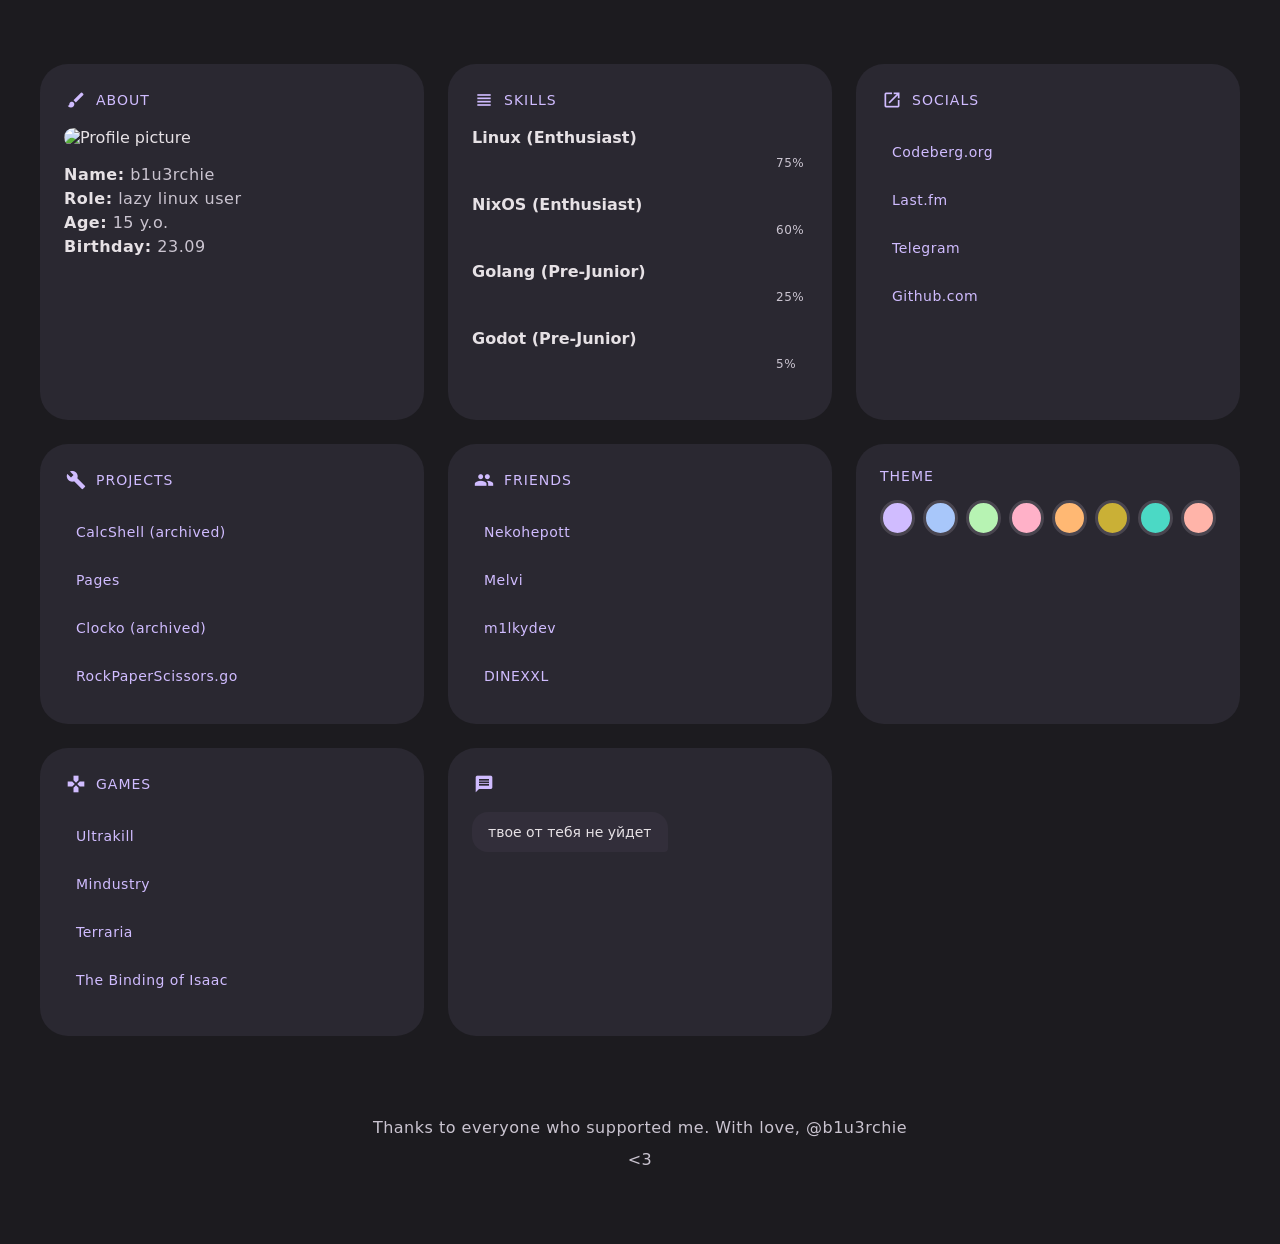
==== commit 422abab5: "release3 with icons and color changes" ====
--- a/index.html
+++ b/index.html
@@ -9,6 +9,16 @@
 	      rel="stylesheet">
   <link rel="icon" type="image/svg+xml" href="favicon.svg">
   <link rel="stylesheet" href="style.css" />
+  <script type="importmap">
+    {
+      "imports": {
+        "@material/web/": "https://esm.run/@material/web/"
+      }
+    }
+  </script>
+  <script type="module">
+    import '@material/web/progress/linear-progress.js';
+  </script>
   <script src="script.js" defer></script>
 </head>
 <body>
@@ -32,29 +42,29 @@
         <span class="pane-title label-large"><span class="material-icons">view_headline</span>Skills</span>
         <div class="skill-item">
           <div class="highlight">Linux (Enthusiast)</div>
-          <div class="bar-container">
-            <span class="bar"></span>
+          <div class="skill-row">
+            <md-linear-progress value="0.75" aria-label="Linux skill level"></md-linear-progress>
             <span class="bar-percent label-medium">75%</span>
           </div>
         </div>
         <div class="skill-item">
           <div class="highlight">NixOS (Enthusiast)</div>
-          <div class="bar-container">
-            <span class="bar"></span>
+          <div class="skill-row">
+            <md-linear-progress value="0.6" aria-label="NixOS skill level"></md-linear-progress>
             <span class="bar-percent label-medium">60%</span>
           </div>
         </div>
         <div class="skill-item">
           <div class="highlight">Golang (Pre-Junior)</div>
-          <div class="bar-container">
-            <span class="bar"></span>
+          <div class="skill-row">
+            <md-linear-progress value="0.25" aria-label="Golang skill level"></md-linear-progress>
             <span class="bar-percent label-medium">25%</span>
           </div>
         </div>
         <div class="skill-item">
           <div class="highlight">Godot (Pre-Junior)</div>
-          <div class="bar-container">
-            <span class="bar"></span>
+          <div class="skill-row">
+            <md-linear-progress value="0.05" aria-label="Godot skill level"></md-linear-progress>
             <span class="bar-percent label-medium">5%</span>
           </div>
         </div>
@@ -101,7 +111,7 @@
           <button class="theme-btn" onclick="setTheme('theme-green')" style="background:#b7f3b3" aria-label="Green"></button>
           <button class="theme-btn" onclick="setTheme('theme-pink')" style="background:#ffb1c8" aria-label="Pink"></button>
           <button class="theme-btn" onclick="setTheme('theme-orange')" style="background:#ffb873" aria-label="Orange"></button>
-          <button class="theme-btn" onclick="setTheme('theme-yellow')" style="background:#e6e300" aria-label="Yellow"></button>
+          <button class="theme-btn" onclick="setTheme('theme-yellow')" style="background:#CAB036" aria-label="Yellow"></button>
           <button class="theme-btn" onclick="setTheme('theme-teal')" style="background:#4bd9c5" aria-label="Teal"></button>
           <button class="theme-btn" onclick="setTheme('theme-red')" style="background:#ffb4a9" aria-label="Red"></button>
         </div>
--- a/style.css
+++ b/style.css
@@ -258,6 +258,7 @@
   display: flex;
   flex-direction: column;
   align-items: center;
+  transition: background-color 0.3s ease;
 }
 
 .ui {
@@ -397,45 +398,29 @@
   font-size: var(--md-sys-typescale-body-large-size);
 }
 
-.bar-container {
+md-linear-progress {
+  --md-linear-progress-active-indicator-color: var(--primary);
+  --md-linear-progress-track-color: #38343e;
+  --md-linear-progress-track-height: 8px;
+  --md-linear-progress-active-indicator-height: 8px;
+  --md-linear-progress-track-shape: 99px;
+  flex-grow: 1;
+  display: block;
+}
+
+.skill-row {
   display: flex;
   align-items: center;
   gap: 12px;
   margin-top: 8px;
-  position: relative;
-  justify-content: flex-end;
-}
-
-.bar {
-  flex-grow: 1;
-  height: 4px;
-  background: var(--surface-container-high);
-  border-radius: 99px;
-  overflow: hidden;
-  position: relative;
-  width: 100%;
-  display: block;
-}
-
-.bar::after {
-  content: "";
-  position: absolute;
-  height: 100%;
-  background: var(--primary);
-  border-radius: 99px;
-}
-
-.skill-item:nth-child(2) .bar::after { width: 75%; }
-.skill-item:nth-child(3) .bar::after { width: 60%; }
-.skill-item:nth-child(4) .bar::after { width: 25%; }
-.skill-item:nth-child(5) .bar::after { width: 5%; }
+}
 
 .bar-percent {
   color: var(--subtext);
   font-size: var(--md-sys-typescale-label-medium-size);
   font-weight: var(--md-sys-typescale-label-medium-weight);
-  position: absolute;
-  top: -20px;
+  min-width: 32px;
+  align-self: center;
 }
 
 .chat-container {
@@ -561,44 +546,51 @@
 body.theme-blue {
   --md-sys-color-primary: #a8c7fa;
   --md-sys-color-on-primary: #062e6f;
+  --base: #0f141a;
 }
 
 body.theme-green {
   --md-sys-color-primary: #b7f3b3;
   --md-sys-color-on-primary: #052206;
+  --base: #0f160f;
 }
 
 body.theme-pink {
   --md-sys-color-primary: #ffb1c8;
   --md-sys-color-on-primary: #650035;
+  --base: #1a1114;
 }
 
 body.theme-orange {
   --md-sys-color-primary: #ffb873;
   --md-sys-color-on-primary: #4a2800;
+  --base: #1a1511;
 }
 
 body.theme-yellow {
-  --md-sys-color-primary: #e6e300;
+  --md-sys-color-primary: #CAB036;
   --md-sys-color-on-primary: #373300;
+  --base: #15130B;
 }
 
 body.theme-teal {
-  --md-sys-color-primary: #4bd9c5;
+  --md-sys-color-primary: #00A7A1;
   --md-sys-color-on-primary: #003730;
+  --base: #0c1816;
 }
 
 body.theme-red {
   --md-sys-color-primary: #ffb4a9;
   --md-sys-color-on-primary: #690003;
+  --base: #1a1211;
 }
 
 .theme-btn[onclick*="theme-blue"] { background: #a8c7fa; }
 .theme-btn[onclick*="theme-green"] { background: #b7f3b3; }
 .theme-btn[onclick*="theme-pink"] { background: #ffb1c8; }
 .theme-btn[onclick*="theme-orange"] { background: #ffb873; }
-.theme-btn[onclick*="theme-yellow"] { background: #e6e300; }
-.theme-btn[onclick*="theme-teal"] { background: #4bd9c5; }
+.theme-btn[onclick*="theme-yellow"] { background: #CAB036; }
+.theme-btn[onclick*="theme-teal"] { background: #00A7A1; }
 .theme-btn[onclick*="theme-red"] { background: #ffb4a9; }
 .theme-btn[onclick*="setTheme('')"] { background: #d0bcff; }
 
